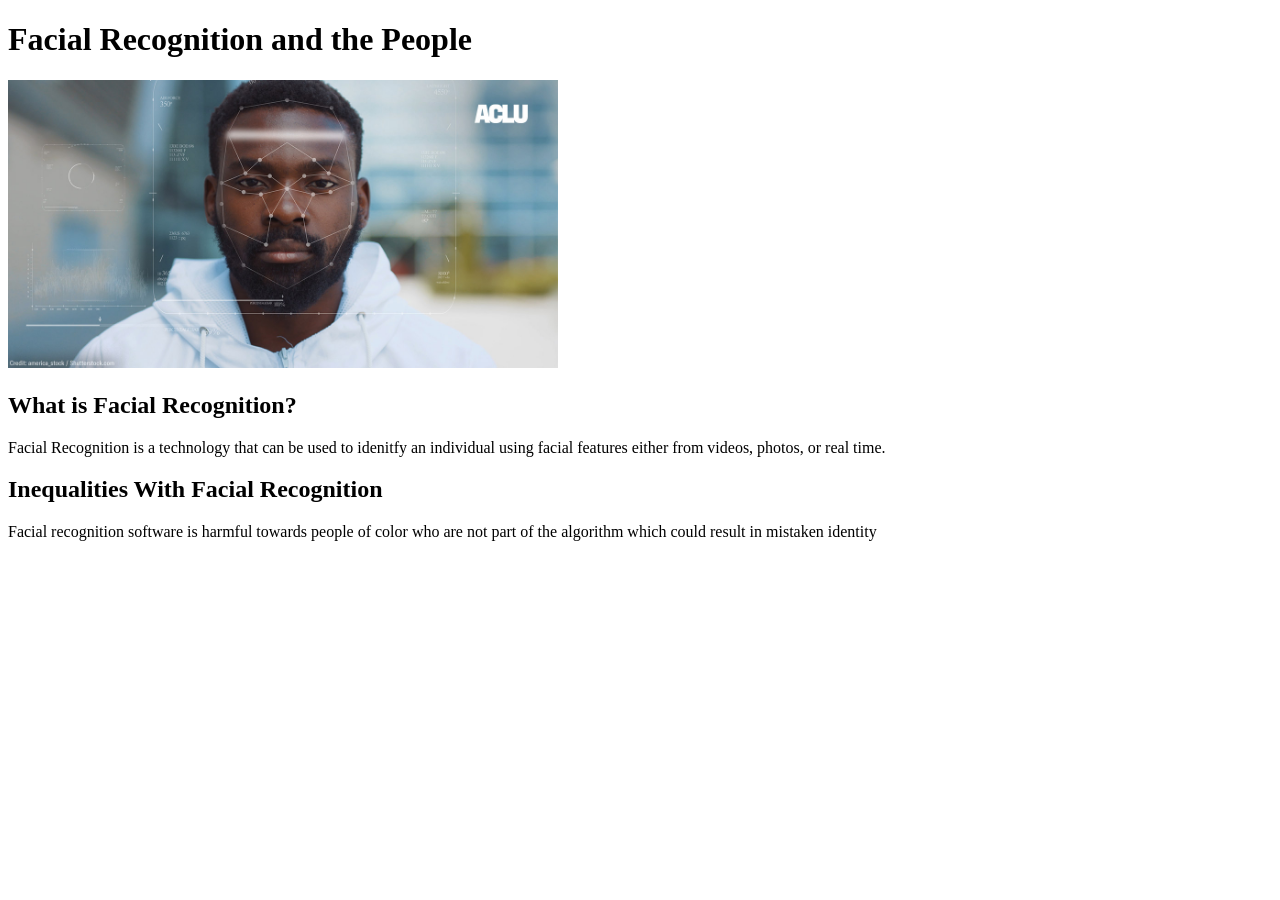
==== main_page.html @ b16970a6 "created main page" ====
<!DOCTYPE html>
<html lang="en">
<head>
    <meta charset="UTF-8">
    <meta name="viewport" content="width=device-width, initial-scale=1.0">
    <title>Facial Recognition</title>
</head>
<body>
    <h1>Facial Recognition and the People</h1>
    
    <img src = "aclu.png" width = "550" alt = "image of individual with facial recognition graphics on top"> 
    <h2>What is Facial Recognition?</h2>
    <p>Facial Recognition is a technology that can be used 
        to idenitfy  an individual using facial features either from 
        videos, photos, or real time.</p>
    <h2>Inequalities With Facial Recognition</h2>
    <p>Facial recognition software is harmful towards people of color
         who are not part of the algorithm which could result in mistaken identity</p>
</body>
</html>
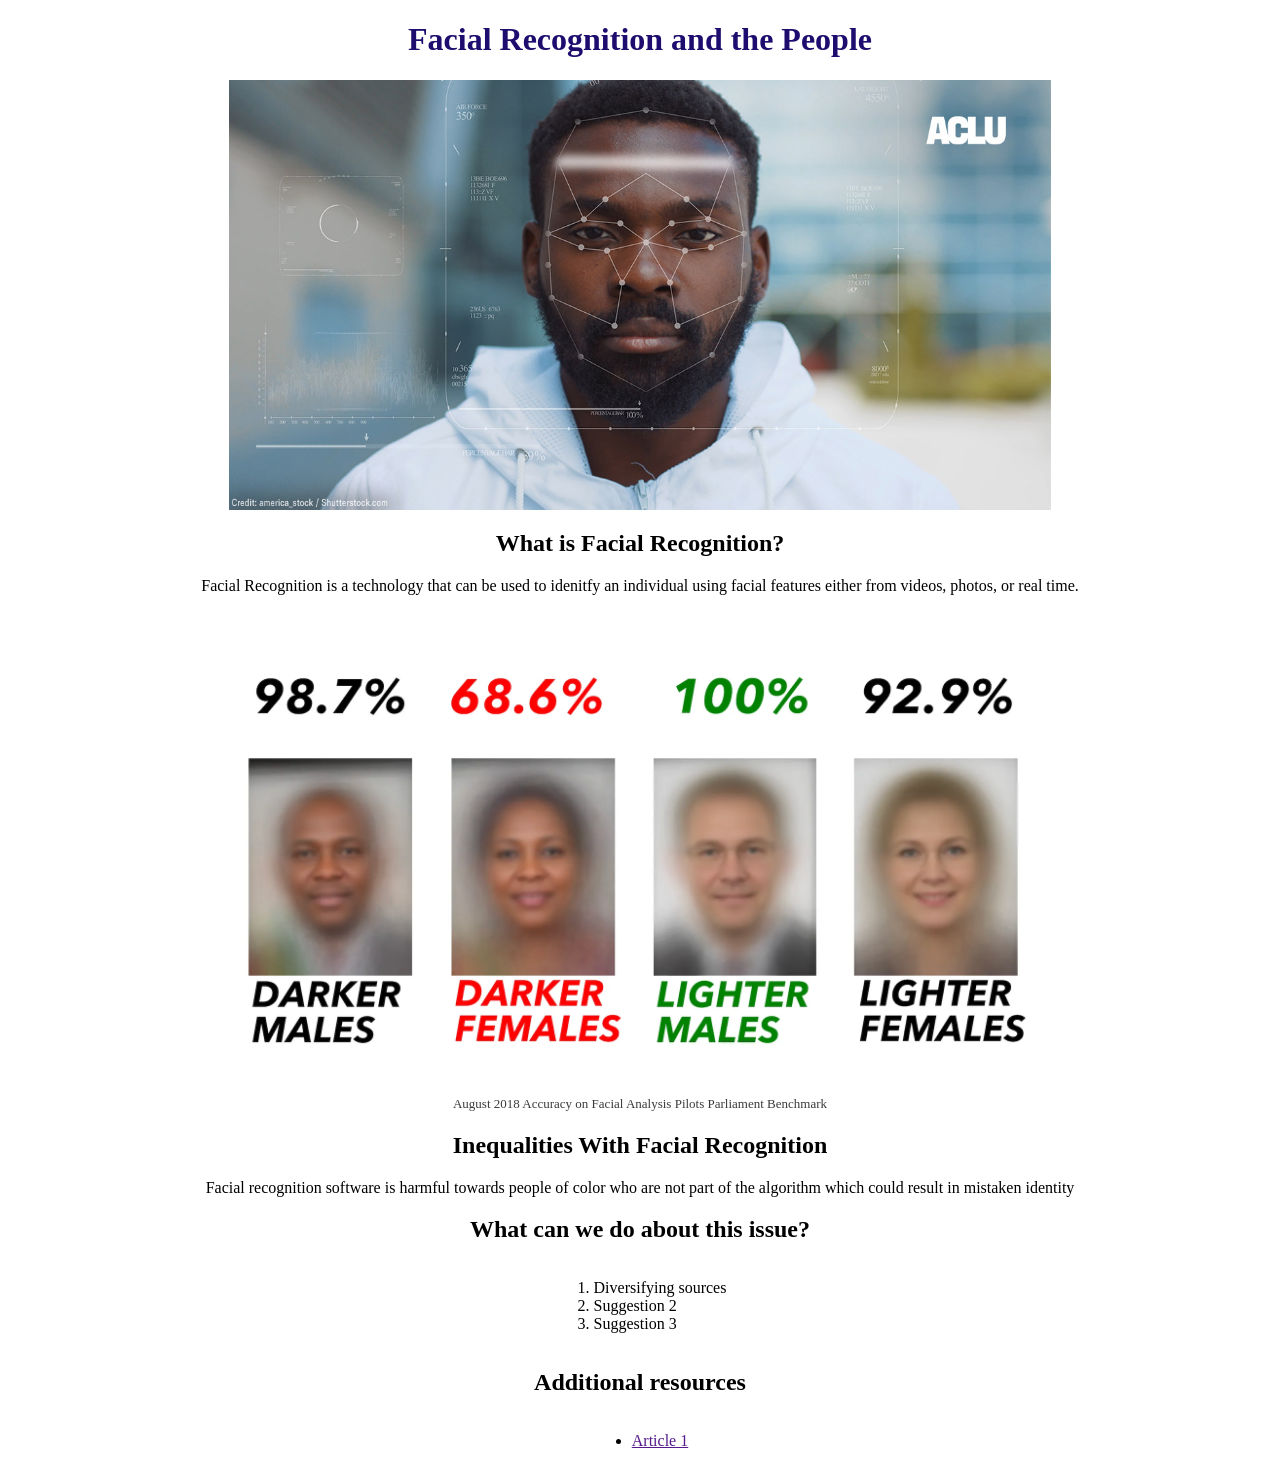
==== commit 659e50bc: "added css file and updated html file" ====
--- a/main_page.html
+++ b/main_page.html
@@ -3,18 +3,38 @@
 <head>
     <meta charset="UTF-8">
     <meta name="viewport" content="width=device-width, initial-scale=1.0">
+    <link rel="stylesheet" href="style.css">
     <title>Facial Recognition</title>
 </head>
 <body>
     <h1>Facial Recognition and the People</h1>
     
-    <img src = "aclu.png" width = "550" alt = "image of individual with facial recognition graphics on top"> 
+    <img src = "aclu.png"  alt = "image of individual with facial recognition graphics on top"> 
     <h2>What is Facial Recognition?</h2>
     <p>Facial Recognition is a technology that can be used 
         to idenitfy  an individual using facial features either from 
         videos, photos, or real time.</p>
+    <img src = "Biased_facial_recognition.png"  alt ="image showing the bias of facial recognition software when 
+    identifying individuals with different skin tones and gender">
+    <p id = "caption">August 2018 Accuracy on Facial Analysis Pilots Parliament Benchmark</p>
     <h2>Inequalities With Facial Recognition</h2>
     <p>Facial recognition software is harmful towards people of color
          who are not part of the algorithm which could result in mistaken identity</p>
+    <h2>What can we do about this issue?</h2> 
+    <div class = "list">
+    <ol class = "suggestions">
+        <li>Diversifying sources</li>
+        <li>Suggestion 2</li>
+        <li>Suggestion 3</li>
+    </ol>
+    </div>
+    <h2>Additional resources</h2>
+    <div class = "list">
+    <ul class = "resources">
+        <li>
+            <a href="">Article 1</a>
+        </li>
+    </ul> 
+    </div>
 </body>
 </html>
--- a/style.css
+++ b/style.css
@@ -0,0 +1,36 @@
+h1{
+    text-align: center;
+    color:rgb(30, 12, 110)
+}
+h2{
+    text-align: center;
+}
+p{
+    text-align: center;
+}
+a:hover{
+    color:rgb(167, 161, 255)
+}
+img{
+    width: 65%;
+    margin-left: auto;
+    margin-right: auto;
+    display: block;
+}
+#caption{
+    font-size: small;
+    color:rgb(58, 58, 58);
+    text-align: center;
+}
+ol.suggestions {
+    display: inline-block;
+    text-align: left;
+}
+ul.resources {
+    display: inline-block;
+    text-align: left;
+}
+
+div.list{
+    text-align: center;    
+}
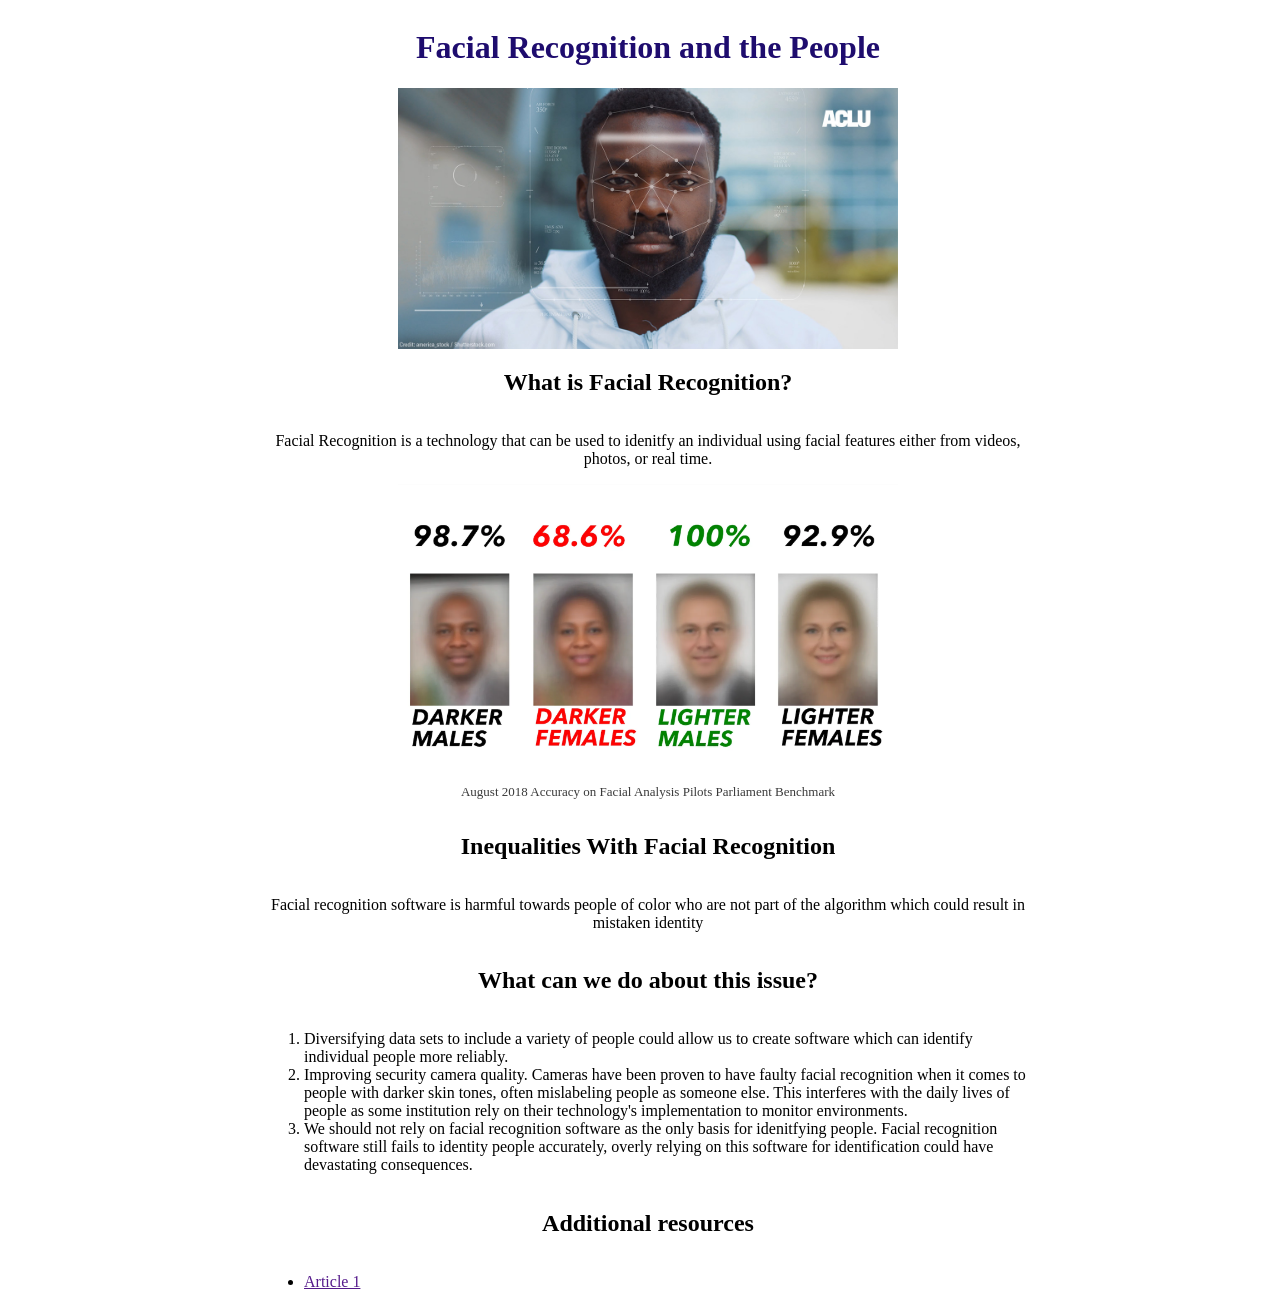
==== commit 43f9c444: "Added grid and expanded recommendations section" ====
--- a/main_page.html
+++ b/main_page.html
@@ -23,9 +23,13 @@
     <h2>What can we do about this issue?</h2> 
     <div class = "list">
     <ol class = "suggestions">
-        <li>Diversifying sources</li>
-        <li>Suggestion 2</li>
-        <li>Suggestion 3</li>
+        <li>Diversifying data sets to include a variety of people could allow us to create software which can identify individual people more reliably.</li>
+        <li>Improving security camera quality. Cameras have been proven to have faulty 
+            facial recognition when it comes to people with darker skin tones, 
+            often mislabeling people as someone else. This interferes with the daily lives of 
+            people as some institution rely on their technology's implementation to monitor environments.</li>
+        <li>We should not rely on facial recognition software as the only basis for idenitfying people.
+             Facial recognition software still fails to identity people accurately, overly relying on this software for identification could have devastating consequences. </li>
     </ol>
     </div>
     <h2>Additional resources</h2>
--- a/style.css
+++ b/style.css
@@ -1,36 +1,49 @@
+body{
+    display: grid;
+    grid-template-columns: 20vw 60vw 20vw;
+
+}
 h1{
+    grid-column: 2/3;
     text-align: center;
     color:rgb(30, 12, 110)
 }
 h2{
+    grid-column: 2/3;
     text-align: center;
 }
 p{
+    grid-column: 2/3;
     text-align: center;
 }
 a:hover{
     color:rgb(167, 161, 255)
 }
 img{
+    grid-column: 2/3;
     width: 65%;
     margin-left: auto;
     margin-right: auto;
     display: block;
 }
 #caption{
+    grid-column: 2/3;
     font-size: small;
     color:rgb(58, 58, 58);
     text-align: center;
 }
 ol.suggestions {
-    display: inline-block;
+    grid-column: 2/3;
+    /* display: inline-block; */
     text-align: left;
 }
 ul.resources {
-    display: inline-block;
+    grid-column: 2/3;
+    /* display: inline-block; */
     text-align: left;
 }
 
 div.list{
+    grid-column: 2/3;
     text-align: center;    
 }
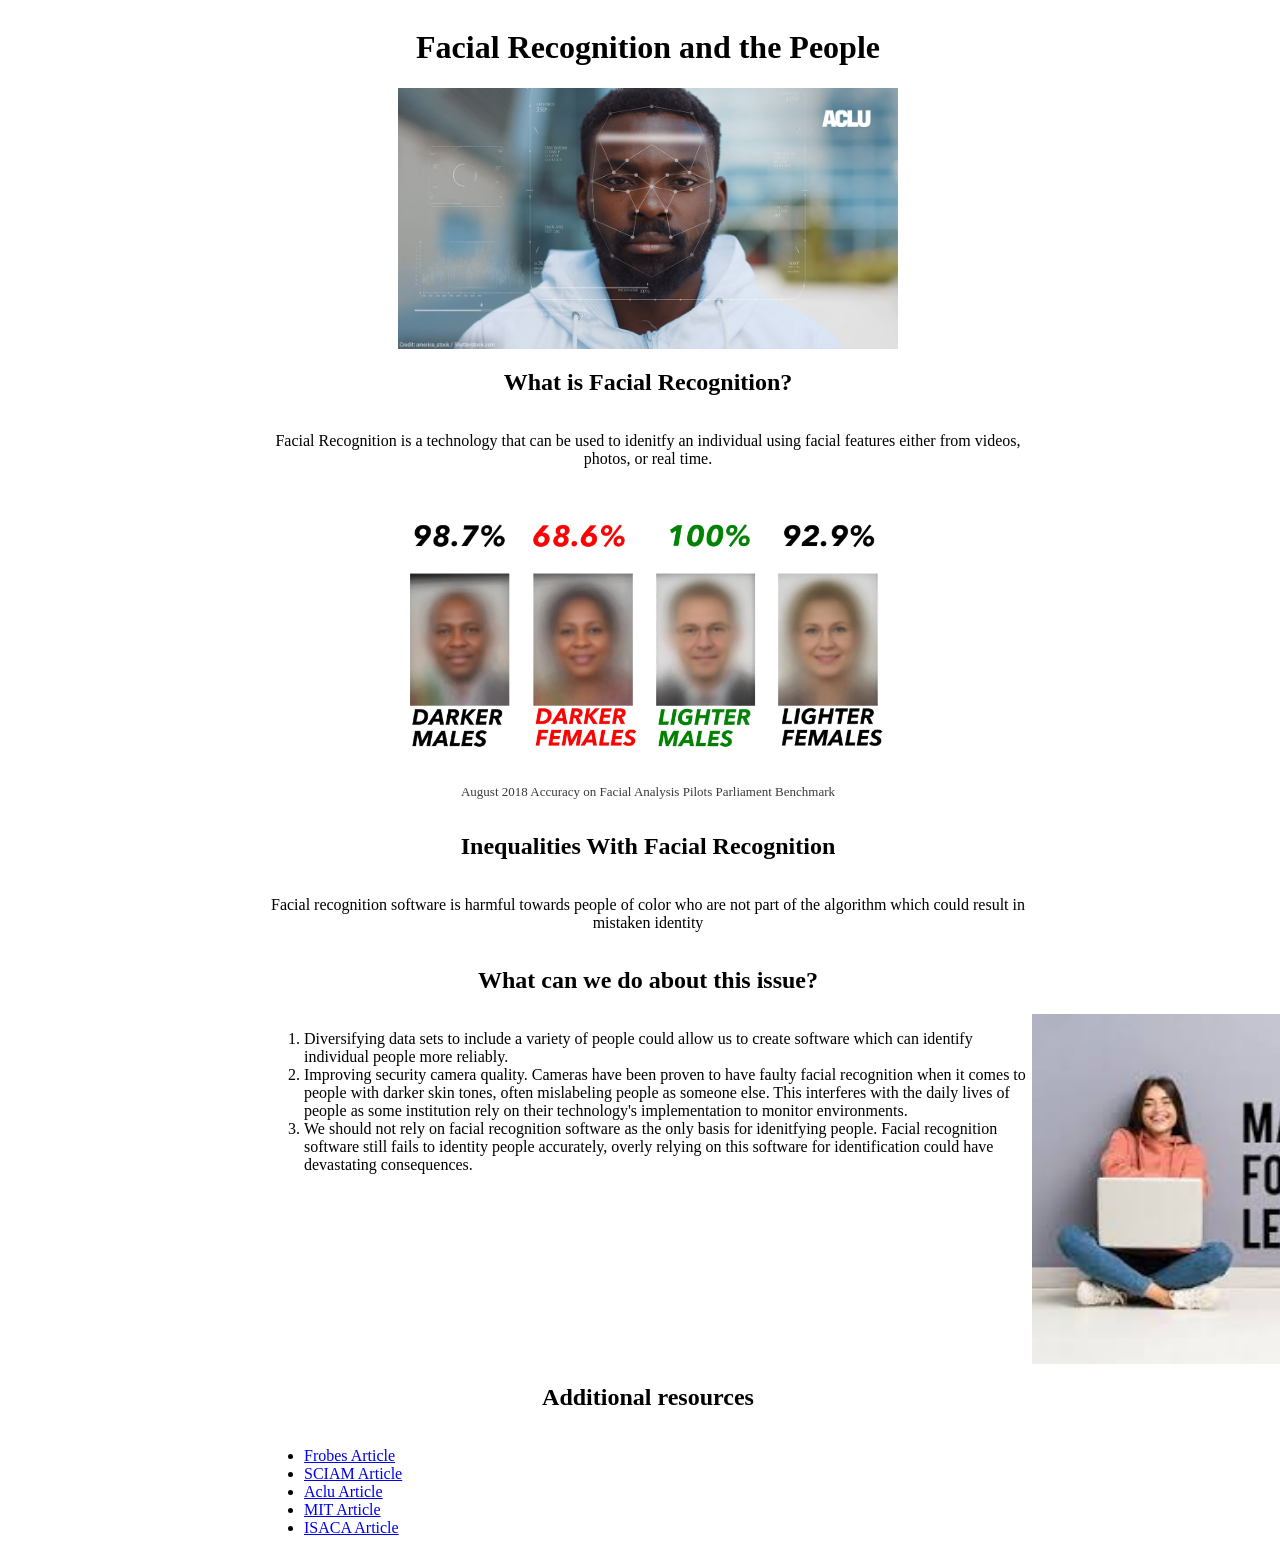
==== commit 1ed8b6a7: "added the ad and links to differnt articles" ====
--- a/main_page.html
+++ b/main_page.html
@@ -32,11 +32,28 @@
              Facial recognition software still fails to identity people accurately, overly relying on this software for identification could have devastating consequences. </li>
     </ol>
     </div>
+    <div class="side-ad">
+        <a href="https://www.udemy.com/course/the-ultimate-beginners-guide-facial-detection-recognition/?utm_source=adwords&utm_medium=udemyads&utm_campaign=Search_DSA_Alpha_Prof_la.EN_cc.US&campaigntype=Search&portfolio=USA&language=EN&product=Course&test=&audience=DSA&topic=Data_Science&priority=Alpha&utm_content=deal4584&utm_term=_._ag_161389392715_._ad_696073743339_._kw__._de_m_._dm__._pl__._ti_aud-1888734399789%3Adsa-1677974310676_._li_9032027_._pd__._&matchtype=&gad_source=1&gad_campaignid=21161092028&gbraid=0AAAAADROdO3kbWWhcaSRgiXm-M8bT88Ia&gclid=CjwKCAjwg7PDBhBxEiwAf1CVu1veWHp5czGPjVaE5WhUqYHYGta2sC9uNB6jTRGnUtKbhLDVcJw8YRoCNXUQAvD_BwE&couponCode=PMNVD1525">
+            <img src="udemy.jpg" alt="Side Ad">
+        </a>   
+    </div>
     <h2>Additional resources</h2>
     <div class = "list">
     <ul class = "resources">
         <li>
-            <a href="">Article 1</a>
+            <a href="https://www.forbes.com/sites/shaunharper/2023/12/21/shopping-while-black-in-the-era-of-ai-lessons-from-a-federal-case-against-rite-aid/">Frobes Article</a>
+        </li>
+        <li>
+            <a href="https://www.scientificamerican.com/article/police-facial-recognition-technology-cant-tell-black-people-apart/">SCIAM Article</a>
+        </li>
+        <li>
+            <a href="https://www.aclu-mn.org/en/news/biased-technology-automated-discrimination-facial-recognition">Aclu Article</a>
+        </li>
+        <li>
+            <a href="https://mit-serc.pubpub.org/pub/bias-in-machine/release/1">MIT Article</a>
+        </li>
+        <li>
+            <a href="https://www.isaca.org/resources/news-and-trends/newsletters/atisaca/2022/volume-51/facial-recognition-technology-and-privacy-concerns">ISACA Article</a>
         </li>
     </ul> 
     </div>
--- a/style.css
+++ b/style.css
@@ -6,7 +6,7 @@
 h1{
     grid-column: 2/3;
     text-align: center;
-    color:rgb(30, 12, 110)
+    color:rgb(0, 0, 0)
 }
 h2{
     grid-column: 2/3;
@@ -37,6 +37,10 @@
     /* display: inline-block; */
     text-align: left;
 }
+.side-ad img{
+    width: auto;
+    height:350px;
+}
 ul.resources {
     grid-column: 2/3;
     /* display: inline-block; */
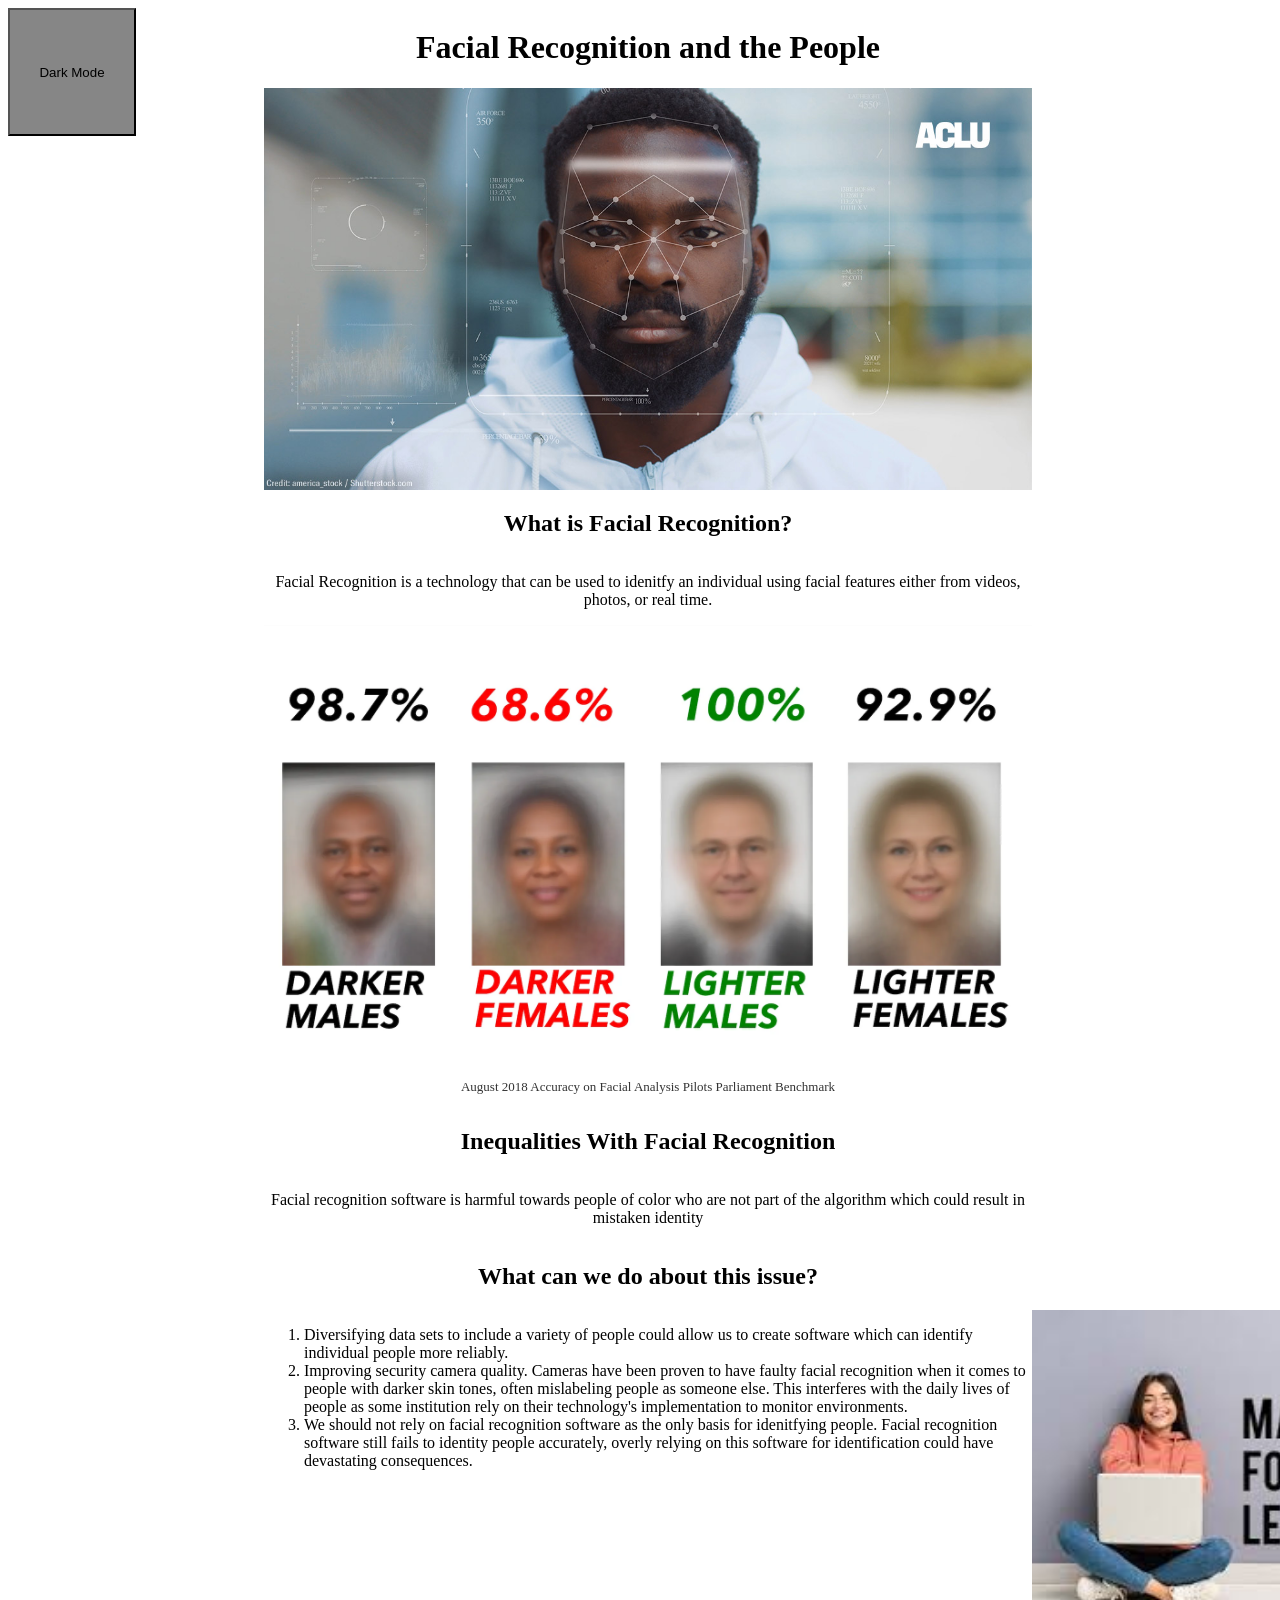
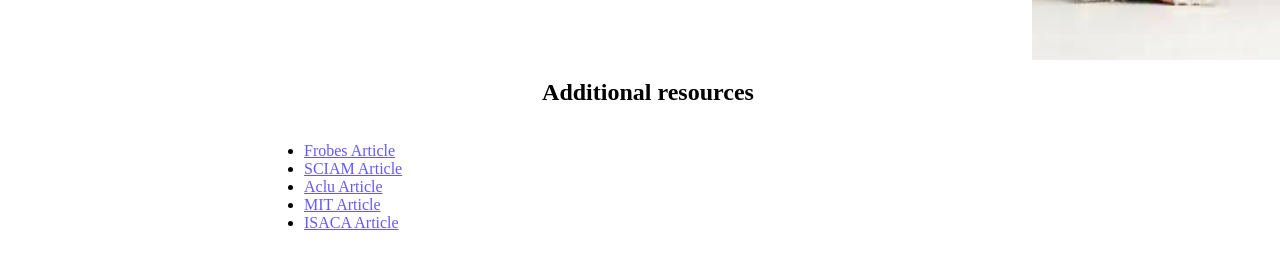
==== commit 8930b097: "implemented dark mode" ====
--- a/main_page.html
+++ b/main_page.html
@@ -7,6 +7,7 @@
     <title>Facial Recognition</title>
 </head>
 <body>
+    <button id="darkMode">Dark Mode</button>
     <h1>Facial Recognition and the People</h1>
     
     <img src = "aclu.png"  alt = "image of individual with facial recognition graphics on top"> 
@@ -57,5 +58,6 @@
         </li>
     </ul> 
     </div>
+    <script type = "text/javascript" src="facial-rec.js"></script>
 </body>
 </html>
--- a/style.css
+++ b/style.css
@@ -1,12 +1,17 @@
 body{
     display: grid;
     grid-template-columns: 20vw 60vw 20vw;
-
+    background-color: white; 
+    color: black;
+}
+.dark-mode{
+    background-color: rgb(35, 35, 35); 
+    color: white;
 }
 h1{
     grid-column: 2/3;
     text-align: center;
-    color:rgb(0, 0, 0)
+    
 }
 h2{
     grid-column: 2/3;
@@ -16,12 +21,16 @@
     grid-column: 2/3;
     text-align: center;
 }
+a:link{
+    color: rgb(100, 89, 255)
+}
 a:hover{
-    color:rgb(167, 161, 255)
+    color:rgb(176, 170, 241)
 }
+
 img{
     grid-column: 2/3;
-    width: 65%;
+    width: 60vw;
     margin-left: auto;
     margin-right: auto;
     display: block;
@@ -29,9 +38,10 @@
 #caption{
     grid-column: 2/3;
     font-size: small;
-    color:rgb(58, 58, 58);
+    color:rgb(51, 51, 51);
     text-align: center;
 }
+
 ol.suggestions {
     grid-column: 2/3;
     /* display: inline-block; */
@@ -50,4 +60,12 @@
 div.list{
     grid-column: 2/3;
     text-align: center;    
+}
+button{
+    width: 10vw;
+    height: 10vw;
+    grid-column: 1/2;
+    background-color:rgb(134, 134, 134);
+    position: fixed
+    
 }
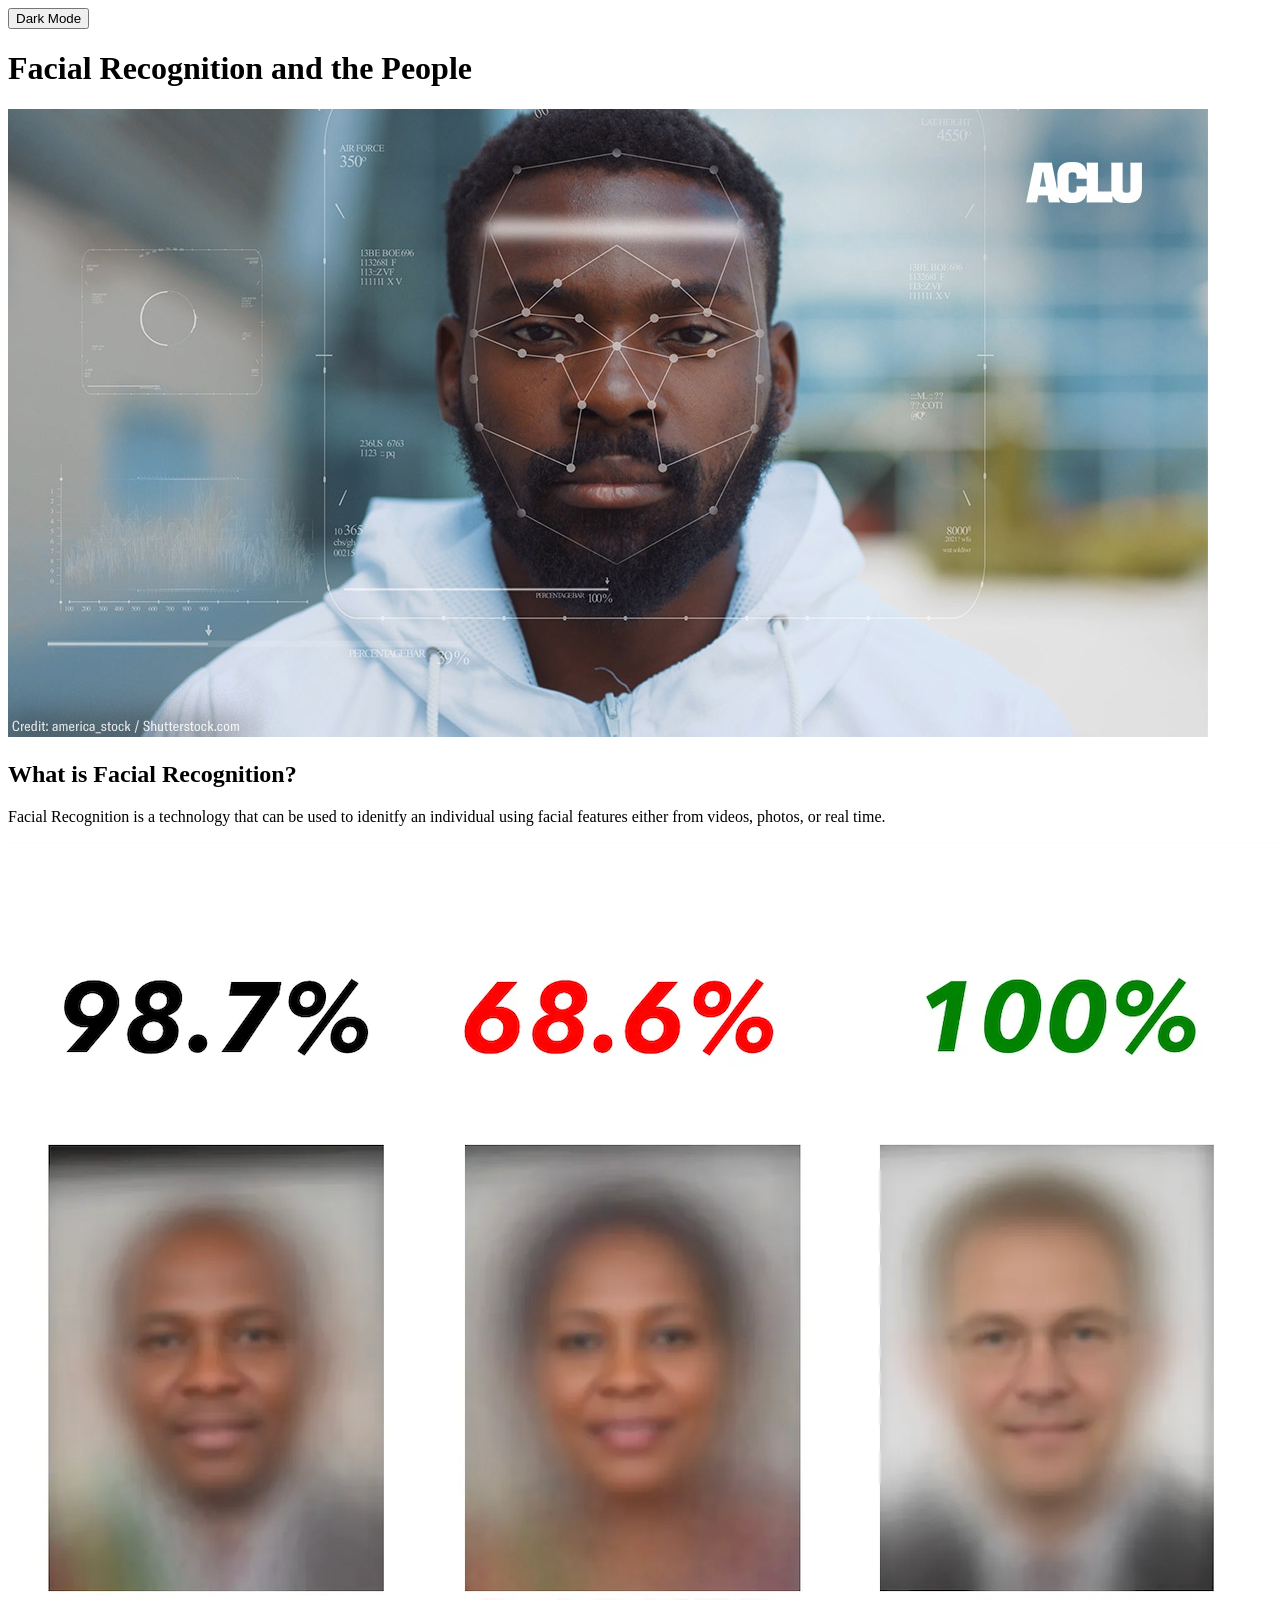
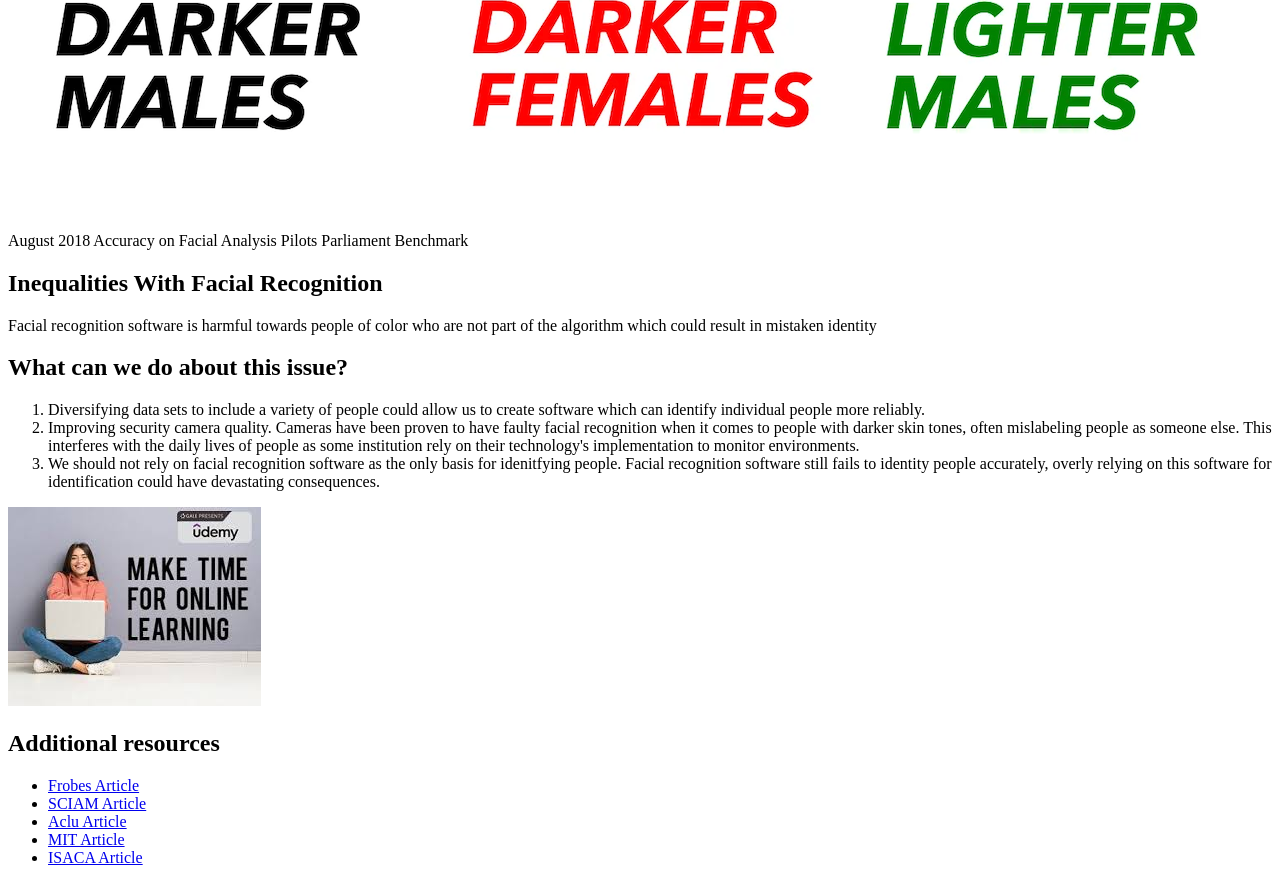
==== commit e43f2b6d: "html in case" ====
--- a/main_page.html
+++ b/main_page.html
@@ -21,7 +21,9 @@
     <h2>Inequalities With Facial Recognition</h2>
     <p>Facial recognition software is harmful towards people of color
          who are not part of the algorithm which could result in mistaken identity</p>
-    <h2>What can we do about this issue?</h2> 
+   
+        
+         <h2>What can we do about this issue?</h2> 
     <div class = "list">
     <ol class = "suggestions">
         <li>Diversifying data sets to include a variety of people could allow us to create software which can identify individual people more reliably.</li>
@@ -32,12 +34,14 @@
         <li>We should not rely on facial recognition software as the only basis for idenitfying people.
              Facial recognition software still fails to identity people accurately, overly relying on this software for identification could have devastating consequences. </li>
     </ol>
-    </div>
-    <div class="side-ad">
-        <a href="https://www.udemy.com/course/the-ultimate-beginners-guide-facial-detection-recognition/?utm_source=adwords&utm_medium=udemyads&utm_campaign=Search_DSA_Alpha_Prof_la.EN_cc.US&campaigntype=Search&portfolio=USA&language=EN&product=Course&test=&audience=DSA&topic=Data_Science&priority=Alpha&utm_content=deal4584&utm_term=_._ag_161389392715_._ad_696073743339_._kw__._de_m_._dm__._pl__._ti_aud-1888734399789%3Adsa-1677974310676_._li_9032027_._pd__._&matchtype=&gad_source=1&gad_campaignid=21161092028&gbraid=0AAAAADROdO3kbWWhcaSRgiXm-M8bT88Ia&gclid=CjwKCAjwg7PDBhBxEiwAf1CVu1veWHp5czGPjVaE5WhUqYHYGta2sC9uNB6jTRGnUtKbhLDVcJw8YRoCNXUQAvD_BwE&couponCode=PMNVD1525">
-            <img src="udemy.jpg" alt="Side Ad">
-        </a>   
-    </div>
+    
+    <div class="Side-ad>
+           <a href= "https://www.udemy.com/course/the-ultimate-beginners-guide-facial-detection-recognition/?utm_source=adwords&utm_medium=udemyads&utm_campaign=Search_DSA_Alpha_Prof_la.EN_cc.US&campaigntype=Search&portfolio=USA&language=EN&product=Course&test=&audience=DSA&topic=Data_Science&priority=Alpha&utm_content=deal4584&utm_term=_._ag_161389392715_._ad_696073743339_._kw__._de_m_._dm__._pl__._ti_aud-1888734399789%3Adsa-1677974310676_._li_9032027_._pd__._&matchtype=&gad_source=1&gad_campaignid=21161092028&gbraid=0AAAAADROdO3kbWWhcaSRgiXm-M8bT88Ia&gclid=CjwKCAjwg7PDBhBxEiwAf1CVu1veWHp5czGPjVaE5WhUqYHYGta2sC9uNB6jTRGnUtKbhLDVcJw8YRoCNXUQAvD_BwE&couponCode=PMNVD1525">
+            <img src="udemy.jpg" alt="Side-ad">
+            </a>
+
+         </div>
+    
     <h2>Additional resources</h2>
     <div class = "list">
     <ul class = "resources">
--- a/style.css
+++ b/style.css
@@ -1,3 +1,7 @@
+@media screen and (max-width: 459px) {
+    
+
+
 body{
     display: grid;
     grid-template-columns: 20vw 60vw 20vw;
@@ -68,4 +72,6 @@
     background-color:rgb(134, 134, 134);
     position: fixed
     
-}+}
+}
+/* Going to add media tag for laptop/desktop */
